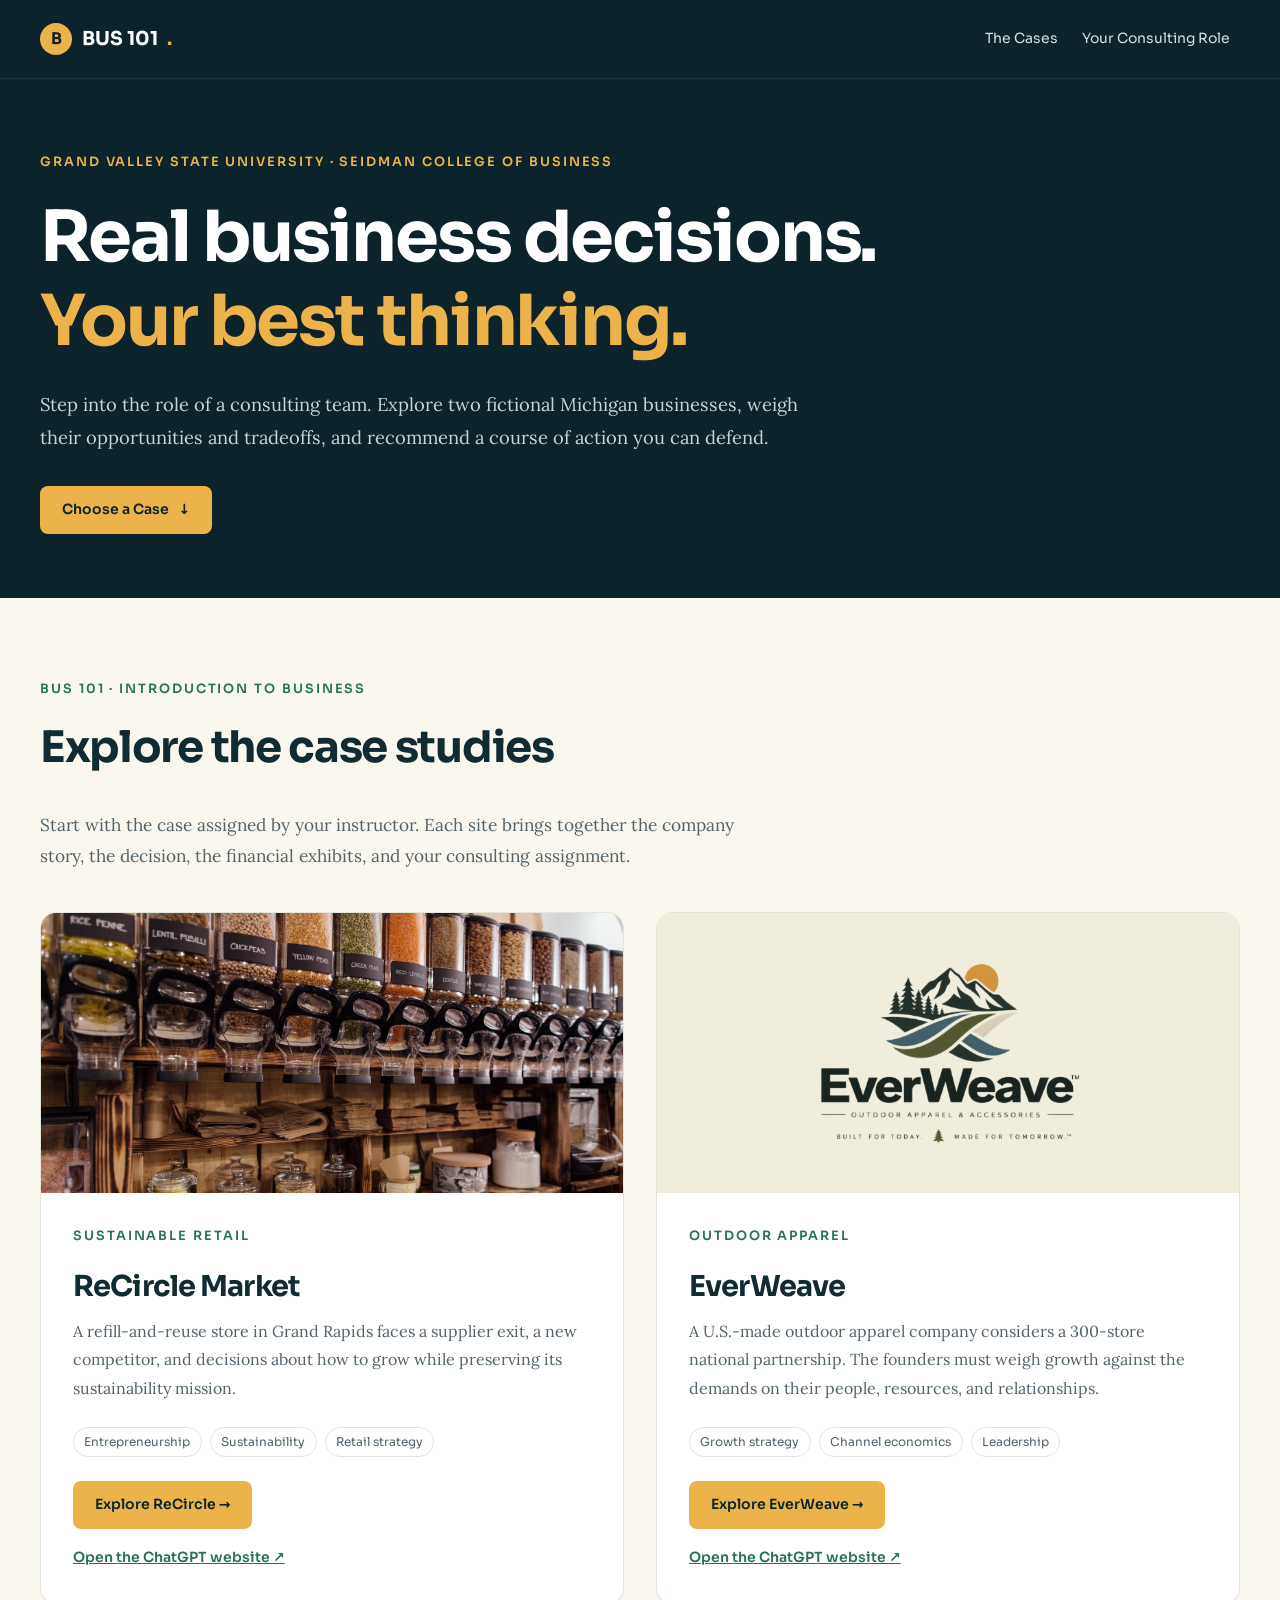
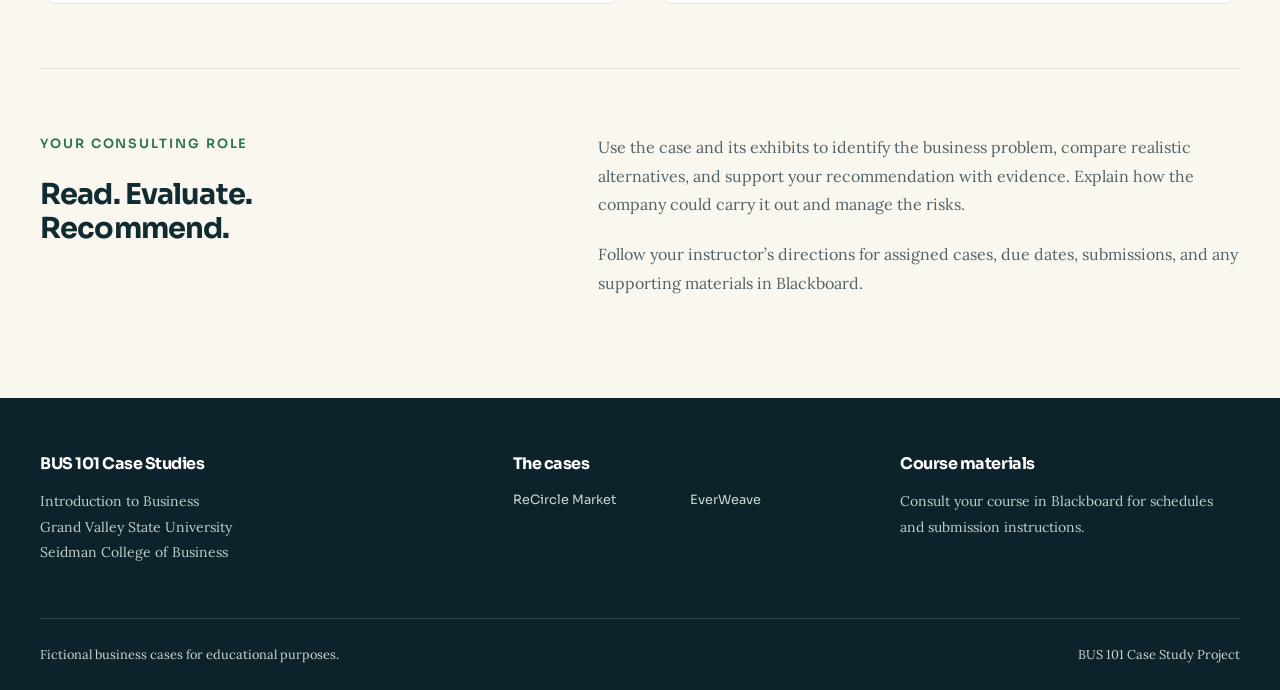
==== index.html @ 82703747 "Publish completed BUS 101 website" ====
<!doctype html><html lang="en"><head><meta charset="utf-8"><meta name="viewport" content="width=device-width, initial-scale=1"><title>BUS 101 Business Case Studies · Grand Valley State University</title><meta name="description" content="Explore the ReCircle Market and EverWeave consulting cases for BUS 101 at Grand Valley State University."><link rel="icon" type="image/svg+xml" href="data:image/svg+xml,%3Csvg%20xmlns%3D%22http%3A%2F%2Fwww.w3.org%2F2000%2Fsvg%22%20viewBox%3D%220%200%2032%2032%22%3E%3Crect%20width%3D%2232%22%20height%3D%2232%22%20rx%3D%228%22%20fill%3D%22%23102b32%22%2F%3E%3Cpath%20d%3D%22M7%208h8v17H7zm10%200h8v17h-8z%22%20fill%3D%22%23edb34b%22%2F%3E%3Cpath%20d%3D%22M16%208v18%22%20stroke%3D%22%23faf7ee%22%20stroke-width%3D%222%22%2F%3E%3C%2Fsvg%3E"><link rel="stylesheet" href="/assets/style-2a0a6dfff0e2.css"><script defer src="/assets/site-798e80469c7b.js"></script></head><body class="landing"><a class="skip" href="#main">Skip to content</a><header class="header"><div class="container header-inner"><a class="brand" href="/" aria-label="BUS 101 case studies home"><span class="brand-mark" aria-hidden="true">B</span>BUS 101<span>.</span></a><nav class="nav" aria-label="Main navigation" style="display:flex"><a href="#cases">The Cases</a><a href="#consulting">Your Consulting Role</a></nav></div></header><main id="main"><section class="hero"><div class="container"><div class="hero-inner"><span class="eyebrow">Grand Valley State University · Seidman College of Business</span><h1>Real business decisions.<br><em>Your best thinking.</em></h1><p>Step into the role of a consulting team. Explore two fictional Michigan businesses, weigh their opportunities and tradeoffs, and recommend a course of action you can defend.</p><div class="actions"><a class="button" href="#cases">Choose a Case <span aria-hidden="true">↓</span></a></div></div></div></section><section class="section" id="cases"><div class="container"><div class="section-heading"><span class="eyebrow">BUS 101 · Introduction to Business</span><h2>Explore the case studies</h2><p>Start with the case assigned by your instructor. Each site brings together the company story, the decision, the financial exhibits, and your consulting assignment.</p></div><div class="case-grid"><article class="case-card"><div class="case-image"><img src="/assets/recircle-refill-21e11635b36d.jpg" width="1200" height="800" alt="Refill products for a sustainable retail store"></div><div class="case-body"><span class="eyebrow">Sustainable Retail</span><h3>ReCircle Market</h3><p>A refill-and-reuse store in Grand Rapids faces a supplier exit, a new competitor, and decisions about how to grow while preserving its sustainability mission.</p><div class="tags"><span class="tag">Entrepreneurship</span><span class="tag">Sustainability</span><span class="tag">Retail strategy</span></div><a class="button" href="https://gvbus101.github.io/recircle/">Explore ReCircle →</a><br><a class="platform-link" href="https://recircle-case.cnallenzhao.chatgpt.site">Open the ChatGPT website ↗</a></div></article><article class="case-card"><div class="case-image logo"><img src="/assets/everweave-logo-0d8f1a7ea96b.png" width="435" height="405" alt="EverWeave Outdoor Apparel and Accessories"></div><div class="case-body"><span class="eyebrow">Outdoor Apparel</span><h3>EverWeave</h3><p>A U.S.-made outdoor apparel company considers a 300-store national partnership. The founders must weigh growth against the demands on their people, resources, and relationships.</p><div class="tags"><span class="tag">Growth strategy</span><span class="tag">Channel economics</span><span class="tag">Leadership</span></div><a class="button" href="https://gvbus101.github.io/everweave/">Explore EverWeave →</a><br><a class="platform-link" href="https://everweave-case.cnallenzhao.chatgpt.site">Open the ChatGPT website ↗</a></div></article></div><div class="course-intro" id="consulting"><div><span class="eyebrow">Your Consulting Role</span><h2>Read. Evaluate.<br>Recommend.</h2></div><div><p>Use the case and its exhibits to identify the business problem, compare realistic alternatives, and support your recommendation with evidence. Explain how the company could carry it out and manage the risks.</p><p>Follow your instructor’s directions for assigned cases, due dates, submissions, and any supporting materials in Blackboard.</p></div></div></div></section></main><footer class="footer"><div class="container"><div class="footer-grid"><div><h3>BUS 101 Case Studies</h3><p>Introduction to Business<br>Grand Valley State University<br>Seidman College of Business</p></div><div><h3>The cases</h3><div class="footer-links"><a href="https://gvbus101.github.io/recircle/">ReCircle Market</a><a href="https://gvbus101.github.io/everweave/">EverWeave</a></div></div><div><h3>Course materials</h3><p>Consult your course in Blackboard for schedules and submission instructions.</p></div></div><div class="footer-bottom"><span>Fictional business cases for educational purposes.</span><span>BUS 101 Case Study Project</span></div></div></footer></body></html>
---- assets/style-2a0a6dfff0e2.css ----
@import url('https://fonts.googleapis.com/css2?family=Sora:wght@400;500;600;700;800&family=Lora:ital,wght@0,400;0,500;0,600;1,400;1,500&display=swap');
:root{--ink:#102b32;--deep:#0d232b;--cream:#faf7ee;--paper:#fff;--muted:#52636a;--accent:#edb34b;--green:#287353;--border:#e3e5da;--heading:'Sora',system-ui,sans-serif;--body:'Lora',Georgia,serif}
*{box-sizing:border-box}html{scroll-behavior:smooth;scroll-padding-top:6rem}body{margin:0;background:var(--cream);color:var(--ink);font-family:var(--body);font-size:1rem;line-height:1.8}a{color:inherit}img{max-width:100%;display:block}button{font:inherit;cursor:pointer}h1,h2,h3,h4,.eyebrow,.button,.nav,.brand,.metric,.small-label{font-family:var(--heading)}h1,h2,h3,h4{line-height:1.2;margin-top:0;letter-spacing:-.03em}h1{font-size:clamp(2.4rem,6.4vw,5.9rem)}h2{font-size:clamp(1.8rem,3.4vw,2.8rem)}h3{font-size:1.3rem}p{margin:0 0 1.3rem}ul,ol{padding-left:1.4rem}li{margin-bottom:.5rem}.container{width:min(1200px,calc(100% - 3rem));margin:auto}.skip{position:fixed;z-index:1000;top:-6rem;left:1rem;background:var(--accent);color:var(--deep);padding:.7rem 1rem}.skip:focus{top:.5rem}:focus-visible{outline:3px solid #c78115;outline-offset:5px}.header{position:sticky;top:0;z-index:30;background:var(--deep);color:#fff;border-bottom:1px solid #ffffff14}.header-inner{min-height:78px;display:flex;align-items:center;justify-content:space-between;gap:1rem}.brand{display:flex;align-items:center;gap:.6rem;font-size:1.2rem;font-weight:700;text-decoration:none;white-space:nowrap}.brand-mark{width:32px;height:32px;display:grid;place-items:center;background:var(--accent);color:var(--deep);border-radius:50%;font-size:1rem}.brand span:last-child{color:var(--accent)}.nav{display:flex;align-items:center;gap:.2rem;font-size:.875rem}.nav a{padding:.6rem .65rem;color:#d7e0df;text-decoration:none;border-radius:.35rem}.nav a:hover,.nav a[aria-current=page]{color:var(--accent);background:#ffffff0a}.menu-button{display:none;color:#fff;background:none;border:1px solid #ffffff50;border-radius:.4rem;padding:.45rem .7rem;font-family:var(--heading)}.hero{background:var(--deep);color:white}.hero-inner{display:grid;grid-template-columns:1.2fr 1fr;gap:4rem;align-items:center;padding:6rem 0 5rem}.eyebrow{font-size:.8rem;text-transform:uppercase;font-weight:600;letter-spacing:.15em;color:var(--green);display:block;margin-bottom:1.3rem}.hero .eyebrow,.page-hero .eyebrow{color:var(--accent)}.hero h1{margin:0 0 1.5rem}.hero h1 em{font-style:normal;color:var(--accent)}.hero p{max-width:38rem;color:#c6d4d3;font-size:1.15rem}.hero-art{background:#f2efdf;border-radius:1rem;padding:2rem;box-shadow:0 20px 70px #0004}.hero-art img{width:100%;max-width:430px;margin:auto}.hero-art figcaption{border-top:1px solid #102b3230;color:var(--muted);font-family:var(--heading);font-size:.875rem;padding-top:1rem;margin-top:.6rem}.actions{display:flex;gap:1rem;flex-wrap:wrap;margin-top:2rem}.button{display:inline-flex;justify-content:center;align-items:center;gap:.6rem;min-height:48px;border-radius:.5rem;padding:.8rem 1.3rem;background:var(--accent);color:var(--deep);border:1px solid transparent;text-decoration:none;font-size:.875rem;font-weight:600;line-height:1.4;transition:background .2s,transform .2s}.button:hover{background:#f8c265;transform:translateY(-2px)}.button.secondary{background:transparent;border-color:#ffffff50;color:white}.button.secondary:hover{background:#ffffff10}.button.outline{background:transparent;color:var(--ink);border-color:var(--border)}.button.outline:hover{border-color:var(--green);background:#f0f2e8}.stats{background:#17343d;color:#fff}.stats-grid{display:grid;grid-template-columns:repeat(4,1fr);padding:2.3rem 0;gap:1.5rem}.stat{text-align:center}.metric{font-size:clamp(1.8rem,3vw,2.5rem);font-weight:700;color:var(--accent);line-height:1.25}.small-label{font-size:.875rem;color:#c9d4d1;margin-top:.5rem}.section{padding:5rem 0}.section-heading{max-width:46rem;margin-bottom:2.5rem}.section-heading p,.lead{color:var(--muted);font-size:1.08rem}.cards{display:grid;grid-template-columns:repeat(3,1fr);gap:1.2rem}.card{background:var(--paper);border:1px solid var(--border);border-radius:.8rem;padding:1.7rem;text-decoration:none;transition:transform .2s,border-color .2s,box-shadow .2s}.card:hover{transform:translateY(-4px);border-color:#28735370;box-shadow:0 14px 25px #102b3209}.card .number{font-family:var(--heading);font-size:.8rem;color:var(--green);font-weight:700;display:block;margin-bottom:1rem}.card h3{margin-bottom:.7rem}.card p{color:var(--muted);font-size:.95rem;margin-bottom:1rem}.card .read-more{font-family:var(--heading);font-size:.875rem;font-weight:600;color:var(--green)}.quote{background:var(--ink);color:#fff;padding:4.5rem 0;text-align:center}.quote blockquote{font-family:var(--heading);font-size:clamp(1.5rem,3.4vw,2.4rem);line-height:1.55;max-width:900px;margin:0 auto}.quote blockquote em{color:var(--accent);font-style:normal}.quote p{margin:1.5rem 0 0;color:#c4d2cf;font-size:.875rem}.page-hero{background:var(--deep);color:white;padding:4rem 0 3.5rem}.page-hero h1{font-size:clamp(2.2rem,4.8vw,4rem);max-width:950px;margin-bottom:1rem}.page-hero p{color:#c7d4d4;max-width:850px;font-size:1.1rem;margin:0}.breadcrumb{font-family:var(--heading);font-size:.8rem;color:#cbd6d2;margin-bottom:2rem}.breadcrumb a{color:#cbd6d2}.reading-layout{display:grid;grid-template-columns:240px minmax(0,1fr);gap:3rem;align-items:start;padding:3.5rem 0 5rem}.toc{position:sticky;top:110px;font-family:var(--heading);font-size:.875rem}.toc h2{font-size:.85rem;letter-spacing:.1em;text-transform:uppercase;color:var(--muted);margin-bottom:1rem}.toc a{display:block;padding:.5rem 0;color:var(--muted);text-decoration:none;border-bottom:1px solid var(--border)}.toc a:hover{color:var(--green)}.reading{min-width:0}.reading>section{margin-bottom:3rem}.reading h2{font-size:1.8rem;margin:0 0 1.5rem}.reading h3{margin-top:2rem}.prose{max-width:780px}.prose p{font-size:1.025rem}.table-wrap{overflow-x:auto;border:1px solid var(--border);border-radius:.65rem;margin:1.5rem 0 2rem;background:#fff}table{border-collapse:collapse;width:100%;font-family:var(--heading);font-size:.875rem;line-height:1.6}caption{text-align:left;padding:1rem 1.25rem;font-weight:600;font-size:1rem;background:var(--ink);color:white}th,td{padding:.9rem 1.15rem;text-align:left;vertical-align:top;border-bottom:1px solid var(--border)}thead{background:#edf1e8}thead th{font-weight:600}tbody tr:nth-child(even){background:#fafbf7}tbody tr:last-child td{border-bottom:0}td:last-child{font-variant-numeric:tabular-nums}.data-note{color:var(--muted);font-size:.875rem}.evidence-note{border-left:3px solid var(--green);padding:.3rem 0 .3rem 1.3rem;margin:2rem 0}.chart{background:#fff;border:1px solid var(--border);border-radius:.8rem;padding:1.5rem;margin:1.5rem 0}.chart figcaption{font-family:var(--heading);font-weight:600;margin-bottom:1.5rem}.bar-row{margin-top:1.2rem}.bar-label{display:flex;justify-content:space-between;gap:1rem;font-family:var(--heading);font-size:.875rem;margin-bottom:.4rem}.bar-track{height:13px;background:#edf0e8;border-radius:20px;overflow:hidden}.bar-fill{height:100%;background:var(--green);border-radius:20px}.bar-row:nth-of-type(2) .bar-fill{background:#4b747d}.bar-row:nth-of-type(3) .bar-fill{background:#bd891e}.founder-grid{display:grid;grid-template-columns:repeat(3,1fr);gap:1.5rem;margin-bottom:3rem}.founder{background:#fff;border:1px solid var(--border);padding:1.8rem;border-radius:.8rem}.founder .initial{display:grid;place-items:center;width:56px;height:56px;background:#eaf0e3;color:var(--green);font-family:var(--heading);font-weight:700;border-radius:50%;margin-bottom:1.5rem}.founder h2{font-size:1.5rem;margin-bottom:.6rem}.founder h3{font-size:.875rem;color:var(--green);margin-top:0;letter-spacing:0;line-height:1.5}.founder p{font-size:.95rem}.founder .style-label{font-family:var(--heading);font-size:.8rem;font-weight:600;border-top:1px solid var(--border);padding-top:1rem}.wide-content{padding:3.5rem 0 5rem}.wide-content .prose{margin:auto}.next-links{display:flex;justify-content:space-between;flex-wrap:wrap;gap:1rem;border-top:1px solid var(--border);padding-top:2rem;margin-top:3rem;font-family:var(--heading);font-size:.875rem}.next-links a{font-weight:600;color:var(--green);text-decoration:none}.letter{background:#fff;padding:2rem;border:1px solid var(--border);border-radius:.7rem}.letter .letter-meta{font-family:var(--heading);font-size:.875rem;border-bottom:1px solid var(--border);padding-bottom:1rem;margin-bottom:1.5rem}.letter-meta div+div{margin-top:.5rem}details{border-bottom:1px solid var(--border);padding:1.2rem 0}summary{font-family:var(--heading);font-weight:600;cursor:pointer;line-height:1.5}details[open] summary{margin-bottom:1.3rem}details p{margin-bottom:.8rem}.glossary details{background:#fff;padding:1.25rem 1.5rem}.step-label{font-family:var(--heading);font-size:.8rem;font-weight:600;color:var(--green);text-transform:uppercase;letter-spacing:.12em}.footer{background:var(--deep);color:#cbd6d3;padding:3.5rem 0 1.5rem;font-size:.875rem}.footer-grid{display:grid;grid-template-columns:1.25fr 1fr 1fr;gap:3rem}.footer h3{color:white;font-size:1rem}.footer p{color:#bfcecb}.footer-links{display:grid;grid-template-columns:1fr 1fr;gap:.5rem 1rem;font-family:var(--heading);font-size:.8rem}.footer-links a{text-decoration:none}.footer a:hover{color:var(--accent)}.footer-bottom{border-top:1px solid #ffffff20;margin-top:2rem;padding-top:1.5rem;display:flex;justify-content:space-between;gap:1rem;flex-wrap:wrap;font-size:.8rem}.landing .hero-inner{display:block;padding:4.5rem 0 4rem;max-width:1000px;margin-left:0}.landing .hero h1{font-size:clamp(2.5rem,5.5vw,4.7rem);max-width:1000px}.landing .hero p{max-width:770px}.case-grid{display:grid;grid-template-columns:1fr 1fr;gap:2rem}.case-card{border:1px solid var(--border);border-radius:1rem;overflow:hidden;background:#fff}.case-image{height:280px;background:#f1eddd;display:flex;align-items:center;justify-content:center;overflow:hidden}.case-image img{width:100%;height:100%;object-fit:cover}.case-image.logo img{max-width:330px;height:auto;object-fit:contain;padding:1.3rem}.case-body{padding:2rem}.case-body h3{font-size:1.8rem;margin-bottom:.8rem}.case-body p{color:var(--muted)}.tags{display:flex;flex-wrap:wrap;gap:.5rem;margin:1.5rem 0}.tag{font-family:var(--heading);font-size:.75rem;border:1px solid var(--border);border-radius:2rem;padding:.2rem .65rem;color:var(--muted)}.platform-link{font-family:var(--heading);font-size:.875rem;font-weight:600;color:var(--green);margin-top:1rem;display:inline-block}.course-intro{display:grid;grid-template-columns:1fr 1.3fr;gap:4rem;padding-top:4rem;border-top:1px solid var(--border);margin-top:4rem}.course-intro h2{font-size:1.8rem}.course-intro p{color:var(--muted)}.source-line{font-family:var(--heading);font-size:.75rem;color:var(--muted);margin-top:2.5rem}.print-button{border:1px solid var(--border);background:#fff;color:var(--ink);padding:.6rem 1rem;border-radius:.4rem;font-family:var(--heading);font-size:.875rem;margin-bottom:2rem}
@media(max-width:1150px){.nav{gap:0;font-size:.8rem}.nav a{padding:.6rem .45rem}.container{width:min(1200px,calc(100% - 2rem))}.header-inner{gap:.7rem}.hero-inner{gap:2rem}}@media(max-width:1000px){.menu-button{display:block}.header-inner{min-height:68px}.nav{display:none;position:absolute;top:68px;left:0;right:0;background:var(--deep);border-top:1px solid #ffffff25;padding:1rem;font-size:.9rem}.nav.open{display:grid;grid-template-columns:1fr 1fr}.nav a{padding:.7rem}.hero-inner{padding:3.5rem 0;gap:1.5rem}.hero-art{padding:1rem;margin:0}.hero h1{font-size:clamp(2.8rem,6vw,4.5rem)}.reading-layout{grid-template-columns:180px minmax(0,1fr);gap:2rem}.cards{grid-template-columns:repeat(2,1fr)}.founder-grid{grid-template-columns:1fr}.founder{padding:2rem}.founder-grid .initial{float:left;margin-right:1rem}.footer-grid{gap:1.5rem}}@media(max-width:700px){.hero-inner{grid-template-columns:1fr}.hero-art{max-width:440px;width:100%;margin-top:1.5rem}.hero-art img{max-width:300px}.hero h1{font-size:3.2rem}.hero p{font-size:1rem}.hero .actions{margin-top:1.4rem}.stats-grid{grid-template-columns:1fr 1fr;gap:2rem;padding:2rem 0}.section{padding:3rem 0}.cards{grid-template-columns:1fr}.page-hero{padding:2.5rem 0}.reading-layout{display:block;padding:2rem 0 3rem}.toc{position:static;display:flex;gap:.6rem;overflow:auto;margin-bottom:2rem;padding-bottom:.5rem}.toc h2{display:none}.toc a{white-space:nowrap;padding:.5rem .8rem;border:1px solid var(--border);border-radius:2rem;background:white}.reading h2{font-size:1.6rem}.reading>section{margin-bottom:2.5rem}.footer-grid{grid-template-columns:1fr}.footer{padding-top:2.5rem}.letter{padding:1.3rem}.case-grid{grid-template-columns:1fr}.case-image{height:240px}.case-body{padding:1.5rem}.course-intro{grid-template-columns:1fr;gap:.5rem;padding-top:2.5rem;margin-top:2.5rem}.landing .hero-inner{padding:3rem 0}.landing .hero h1{font-size:2.6rem}table{font-size:.8rem}th,td{padding:.7rem .8rem}.chart{margin-left:0;margin-right:0;padding:1.1rem}.quote{padding:3rem 0}.wide-content{padding:2.5rem 0 3rem}.button{padding:.8rem 1rem}.small-label{font-size:.8rem}.footer-bottom{display:block}.footer-bottom span{display:block;margin-bottom:.5rem}}
@media(prefers-reduced-motion:reduce){html{scroll-behavior:auto}*,*::before,*::after{animation:none!important;transition:none!important}}
@media print{body{background:white;color:black;font-size:11pt}.header,.footer,.toc,.actions,.next-links,.print-button,.skip,.breadcrumb{display:none!important}.container{width:100%}.page-hero{background:white;color:black;padding:0 0 1rem}.page-hero h1{font-size:26pt}.page-hero p,.page-hero .eyebrow{color:black}.reading-layout,.wide-content{display:block;padding:0}.letter{border:0;padding:0}details{break-inside:avoid}details>summary{list-style:none}.reading>section{margin-bottom:1.5rem}h2,h3{break-after:avoid}table{font-size:9pt}tr{break-inside:avoid}caption{color:black;background:#eee}.hero{background:white;color:black}.hero p{color:black}.hero-art{box-shadow:none}.stats{background:white;color:black}.metric{color:black}.table-wrap{overflow:visible}.source-line{color:black}}

.landing .nav{position:static;padding:0;background:none;border:0;font-size:.875rem}.landing .header-inner{flex-wrap:wrap;padding:.8rem 0}.landing .nav a{white-space:nowrap}
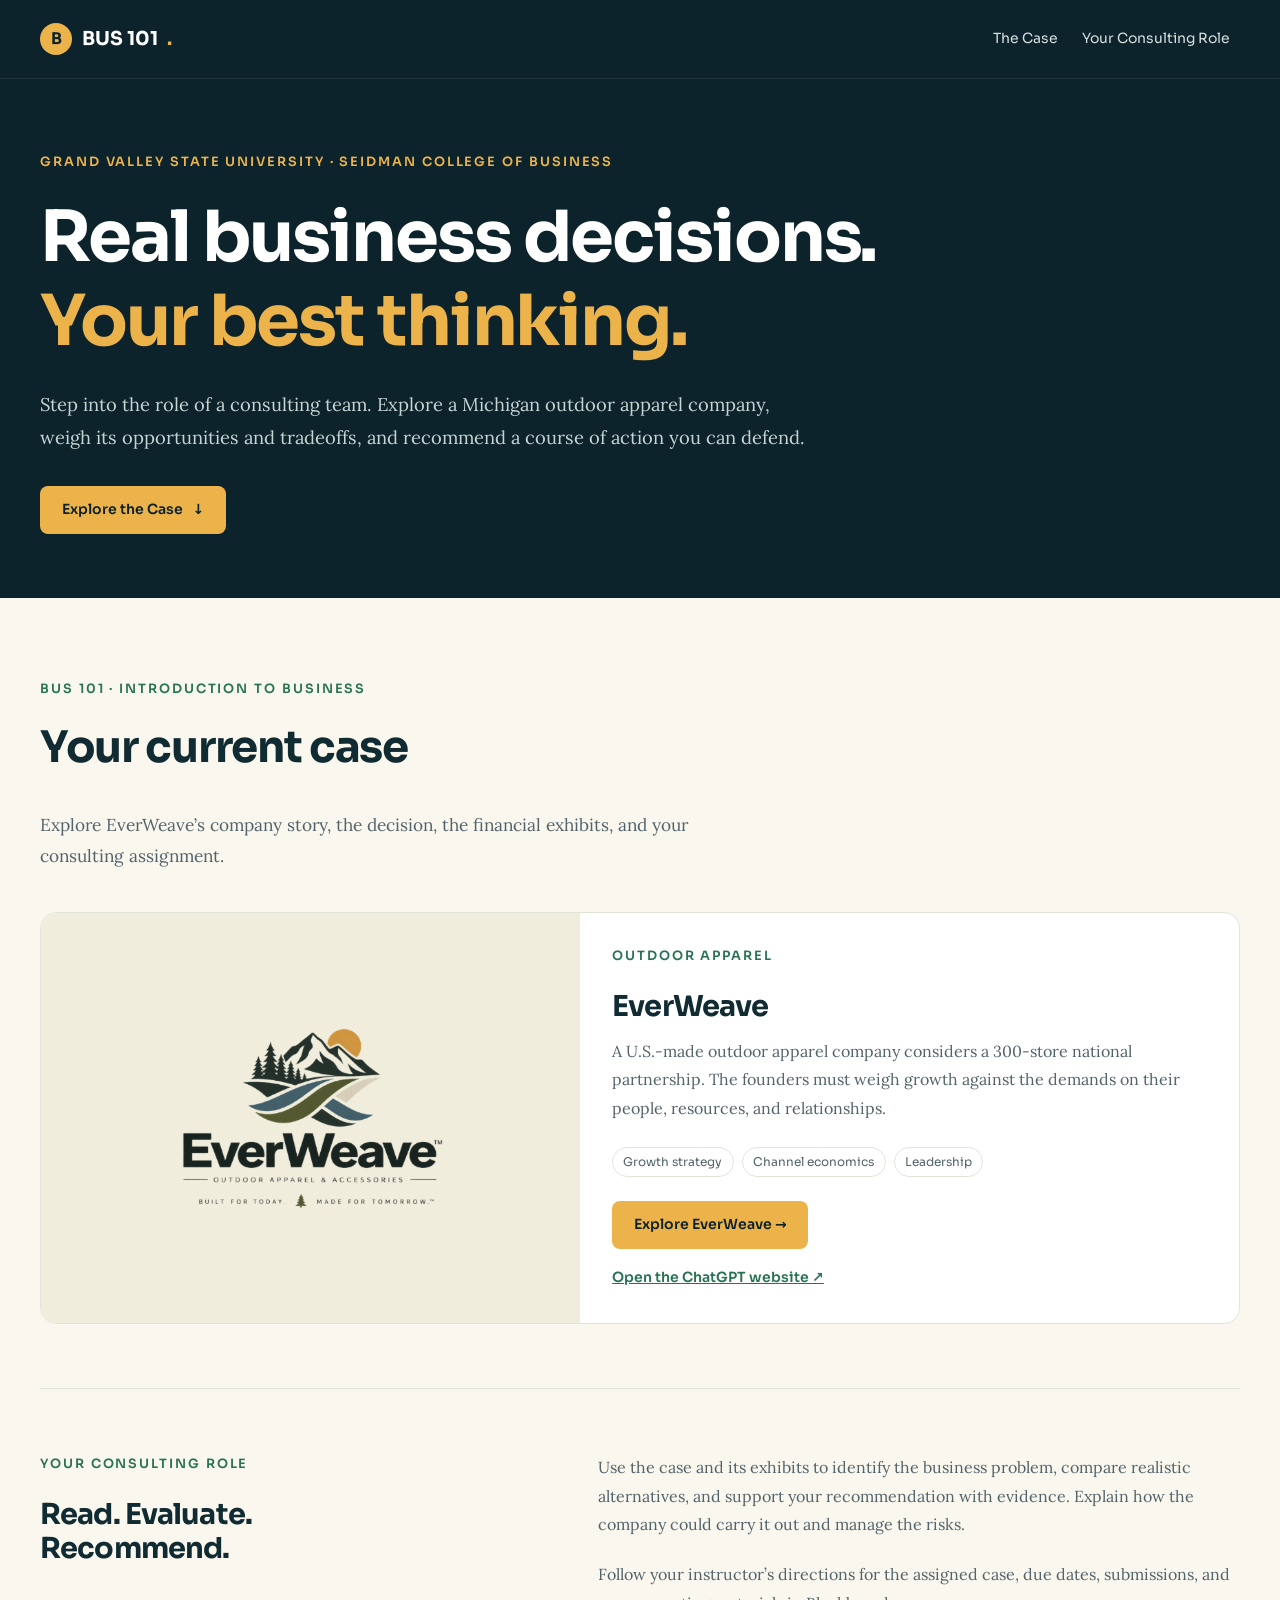
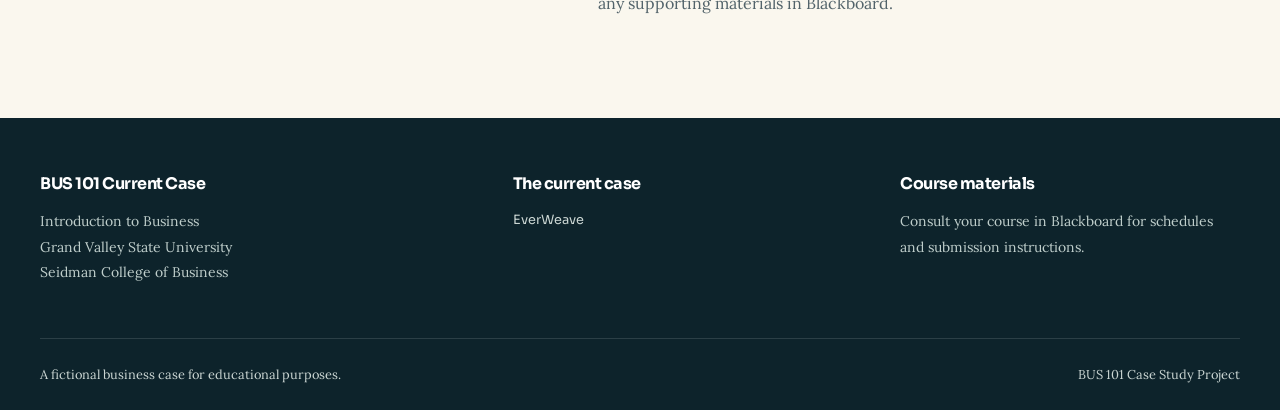
==== commit 12e5e113: "Publish generated BUS 101 landing page" ====
--- a/index.html
+++ b/index.html
@@ -1 +1,12 @@
-<!doctype html><html lang="en"><head><meta charset="utf-8"><meta name="viewport" content="width=device-width, initial-scale=1"><title>BUS 101 Business Case Studies · Grand Valley State University</title><meta name="description" content="Explore the ReCircle Market and EverWeave consulting cases for BUS 101 at Grand Valley State University."><link rel="icon" type="image/svg+xml" href="data:image/svg+xml,%3Csvg%20xmlns%3D%22http%3A%2F%2Fwww.w3.org%2F2000%2Fsvg%22%20viewBox%3D%220%200%2032%2032%22%3E%3Crect%20width%3D%2232%22%20height%3D%2232%22%20rx%3D%228%22%20fill%3D%22%23102b32%22%2F%3E%3Cpath%20d%3D%22M7%208h8v17H7zm10%200h8v17h-8z%22%20fill%3D%22%23edb34b%22%2F%3E%3Cpath%20d%3D%22M16%208v18%22%20stroke%3D%22%23faf7ee%22%20stroke-width%3D%222%22%2F%3E%3C%2Fsvg%3E"><link rel="stylesheet" href="/assets/style-2a0a6dfff0e2.css"><script defer src="/assets/site-798e80469c7b.js"></script></head><body class="landing"><a class="skip" href="#main">Skip to content</a><header class="header"><div class="container header-inner"><a class="brand" href="/" aria-label="BUS 101 case studies home"><span class="brand-mark" aria-hidden="true">B</span>BUS 101<span>.</span></a><nav class="nav" aria-label="Main navigation" style="display:flex"><a href="#cases">The Cases</a><a href="#consulting">Your Consulting Role</a></nav></div></header><main id="main"><section class="hero"><div class="container"><div class="hero-inner"><span class="eyebrow">Grand Valley State University · Seidman College of Business</span><h1>Real business decisions.<br><em>Your best thinking.</em></h1><p>Step into the role of a consulting team. Explore two fictional Michigan businesses, weigh their opportunities and tradeoffs, and recommend a course of action you can defend.</p><div class="actions"><a class="button" href="#cases">Choose a Case <span aria-hidden="true">↓</span></a></div></div></div></section><section class="section" id="cases"><div class="container"><div class="section-heading"><span class="eyebrow">BUS 101 · Introduction to Business</span><h2>Explore the case studies</h2><p>Start with the case assigned by your instructor. Each site brings together the company story, the decision, the financial exhibits, and your consulting assignment.</p></div><div class="case-grid"><article class="case-card"><div class="case-image"><img src="/assets/recircle-refill-21e11635b36d.jpg" width="1200" height="800" alt="Refill products for a sustainable retail store"></div><div class="case-body"><span class="eyebrow">Sustainable Retail</span><h3>ReCircle Market</h3><p>A refill-and-reuse store in Grand Rapids faces a supplier exit, a new competitor, and decisions about how to grow while preserving its sustainability mission.</p><div class="tags"><span class="tag">Entrepreneurship</span><span class="tag">Sustainability</span><span class="tag">Retail strategy</span></div><a class="button" href="https://gvbus101.github.io/recircle/">Explore ReCircle →</a><br><a class="platform-link" href="https://recircle-case.cnallenzhao.chatgpt.site">Open the ChatGPT website ↗</a></div></article><article class="case-card"><div class="case-image logo"><img src="/assets/everweave-logo-0d8f1a7ea96b.png" width="435" height="405" alt="EverWeave Outdoor Apparel and Accessories"></div><div class="case-body"><span class="eyebrow">Outdoor Apparel</span><h3>EverWeave</h3><p>A U.S.-made outdoor apparel company considers a 300-store national partnership. The founders must weigh growth against the demands on their people, resources, and relationships.</p><div class="tags"><span class="tag">Growth strategy</span><span class="tag">Channel economics</span><span class="tag">Leadership</span></div><a class="button" href="https://gvbus101.github.io/everweave/">Explore EverWeave →</a><br><a class="platform-link" href="https://everweave-case.cnallenzhao.chatgpt.site">Open the ChatGPT website ↗</a></div></article></div><div class="course-intro" id="consulting"><div><span class="eyebrow">Your Consulting Role</span><h2>Read. Evaluate.<br>Recommend.</h2></div><div><p>Use the case and its exhibits to identify the business problem, compare realistic alternatives, and support your recommendation with evidence. Explain how the company could carry it out and manage the risks.</p><p>Follow your instructor’s directions for assigned cases, due dates, submissions, and any supporting materials in Blackboard.</p></div></div></div></section></main><footer class="footer"><div class="container"><div class="footer-grid"><div><h3>BUS 101 Case Studies</h3><p>Introduction to Business<br>Grand Valley State University<br>Seidman College of Business</p></div><div><h3>The cases</h3><div class="footer-links"><a href="https://gvbus101.github.io/recircle/">ReCircle Market</a><a href="https://gvbus101.github.io/everweave/">EverWeave</a></div></div><div><h3>Course materials</h3><p>Consult your course in Blackboard for schedules and submission instructions.</p></div></div><div class="footer-bottom"><span>Fictional business cases for educational purposes.</span><span>BUS 101 Case Study Project</span></div></div></footer></body></html>+<!doctype html><html lang="en">
+<head><meta charset="utf-8"><meta name="viewport" content="width=device-width, initial-scale=1">
+<title>BUS 101 Current Case · Grand Valley State University</title><meta name="description" content="Explore EverWeave, the current BUS 101 consulting case at Grand Valley State University.">
+<link rel="icon" type="image/svg+xml" href="data:image/svg+xml,%3Csvg%20xmlns%3D%22http%3A%2F%2Fwww.w3.org%2F2000%2Fsvg%22%20viewBox%3D%220%200%2032%2032%22%3E%3Crect%20width%3D%2232%22%20height%3D%2232%22%20rx%3D%228%22%20fill%3D%22%23102b32%22%2F%3E%3Cpath%20d%3D%22M7%208h8v17H7zm10%200h8v17h-8z%22%20fill%3D%22%23edb34b%22%2F%3E%3Cpath%20d%3D%22M16%208v18%22%20stroke%3D%22%23faf7ee%22%20stroke-width%3D%222%22%2F%3E%3C%2Fsvg%3E"><link rel="stylesheet" href="/assets/style-8b773d0e2d96.css"><script defer src="/assets/site-798e80469c7b.js"></script></head>
+<body class="landing"><a class="skip" href="#main">Skip to content</a>
+<header class="header"><div class="container header-inner"><a class="brand" href="/" aria-label="BUS 101 current case home"><span class="brand-mark" aria-hidden="true">B</span>BUS 101<span>.</span></a><nav class="nav" aria-label="Main navigation" style="display:flex"><a href="#case">The Case</a><a href="#consulting">Your Consulting Role</a></nav></div></header>
+<main id="main"><section class="hero"><div class="container"><div class="hero-inner"><span class="eyebrow">Grand Valley State University · Seidman College of Business</span><h1>Real business decisions.<br><em>Your best thinking.</em></h1><p>Step into the role of a consulting team. Explore a Michigan outdoor apparel company, weigh its opportunities and tradeoffs, and recommend a course of action you can defend.</p><div class="actions"><a class="button" href="#case">Explore the Case <span aria-hidden="true">↓</span></a></div></div></div></section>
+<section class="section" id="case"><div class="container"><div class="section-heading"><span class="eyebrow">BUS 101 · Introduction to Business</span><h2>Your current case</h2><p>Explore EverWeave’s company story, the decision, the financial exhibits, and your consulting assignment.</p></div>
+<div class="case-grid"><article class="case-card"><div class="case-image logo"><img src="/assets/everweave-logo-0d8f1a7ea96b.png" width="435" height="405" alt="EverWeave Outdoor Apparel and Accessories"></div><div class="case-body"><span class="eyebrow">Outdoor Apparel</span><h3>EverWeave</h3><p>A U.S.-made outdoor apparel company considers a 300-store national partnership. The founders must weigh growth against the demands on their people, resources, and relationships.</p><div class="tags"><span class="tag">Growth strategy</span><span class="tag">Channel economics</span><span class="tag">Leadership</span></div><a class="button" href="https://gvbus101.github.io/everweave/">Explore EverWeave →</a><br><a class="platform-link" href="https://everweave-case.cnallenzhao.chatgpt.site">Open the ChatGPT website ↗</a></div></article></div>
+<div class="course-intro" id="consulting"><div><span class="eyebrow">Your Consulting Role</span><h2>Read. Evaluate.<br>Recommend.</h2></div><div><p>Use the case and its exhibits to identify the business problem, compare realistic alternatives, and support your recommendation with evidence. Explain how the company could carry it out and manage the risks.</p><p>Follow your instructor’s directions for the assigned case, due dates, submissions, and any supporting materials in Blackboard.</p></div></div></div></section></main>
+<footer class="footer"><div class="container"><div class="footer-grid"><div><h3>BUS 101 Current Case</h3><p>Introduction to Business<br>Grand Valley State University<br>Seidman College of Business</p></div><div><h3>The current case</h3><div class="footer-links"><a href="https://gvbus101.github.io/everweave/">EverWeave</a></div></div><div><h3>Course materials</h3><p>Consult your course in Blackboard for schedules and submission instructions.</p></div></div><div class="footer-bottom"><span>A fictional business case for educational purposes.</span><span>BUS 101 Case Study Project</span></div></div></footer>
+</body></html>
--- a/assets/style-8b773d0e2d96.css
+++ b/assets/style-8b773d0e2d96.css
@@ -0,0 +1,10 @@
+@import url('https://fonts.googleapis.com/css2?family=Sora:wght@400;500;600;700;800&family=Lora:ital,wght@0,400;0,500;0,600;1,400;1,500&display=swap');
+:root{--ink:#102b32;--deep:#0d232b;--cream:#faf7ee;--paper:#fff;--muted:#52636a;--accent:#edb34b;--green:#287353;--border:#e3e5da;--heading:'Sora',system-ui,sans-serif;--body:'Lora',Georgia,serif}
+*{box-sizing:border-box}html{scroll-behavior:smooth;scroll-padding-top:6rem}body{margin:0;background:var(--cream);color:var(--ink);font-family:var(--body);font-size:1rem;line-height:1.8}a{color:inherit}img{max-width:100%;display:block}button{font:inherit;cursor:pointer}h1,h2,h3,h4,.eyebrow,.button,.nav,.brand,.metric,.small-label{font-family:var(--heading)}h1,h2,h3,h4{line-height:1.2;margin-top:0;letter-spacing:-.03em}h1{font-size:clamp(2.4rem,6.4vw,5.9rem)}h2{font-size:clamp(1.8rem,3.4vw,2.8rem)}h3{font-size:1.3rem}p{margin:0 0 1.3rem}ul,ol{padding-left:1.4rem}li{margin-bottom:.5rem}.container{width:min(1200px,calc(100% - 3rem));margin:auto}.skip{position:fixed;z-index:1000;top:-6rem;left:1rem;background:var(--accent);color:var(--deep);padding:.7rem 1rem}.skip:focus{top:.5rem}:focus-visible{outline:3px solid #c78115;outline-offset:5px}.header{position:sticky;top:0;z-index:30;background:var(--deep);color:#fff;border-bottom:1px solid #ffffff14}.header-inner{min-height:78px;display:flex;align-items:center;justify-content:space-between;gap:1rem}.brand{display:flex;align-items:center;gap:.6rem;font-size:1.2rem;font-weight:700;text-decoration:none;white-space:nowrap}.brand-mark{width:32px;height:32px;display:grid;place-items:center;background:var(--accent);color:var(--deep);border-radius:50%;font-size:1rem}.brand span:last-child{color:var(--accent)}.nav{display:flex;align-items:center;gap:.2rem;font-size:.875rem}.nav a{padding:.6rem .65rem;color:#d7e0df;text-decoration:none;border-radius:.35rem}.nav a:hover,.nav a[aria-current=page]{color:var(--accent);background:#ffffff0a}.menu-button{display:none;color:#fff;background:none;border:1px solid #ffffff50;border-radius:.4rem;padding:.45rem .7rem;font-family:var(--heading)}.hero{background:var(--deep);color:white}.hero-inner{display:grid;grid-template-columns:1.2fr 1fr;gap:4rem;align-items:center;padding:6rem 0 5rem}.eyebrow{font-size:.8rem;text-transform:uppercase;font-weight:600;letter-spacing:.15em;color:var(--green);display:block;margin-bottom:1.3rem}.hero .eyebrow,.page-hero .eyebrow{color:var(--accent)}.hero h1{margin:0 0 1.5rem}.hero h1 em{font-style:normal;color:var(--accent)}.hero p{max-width:38rem;color:#c6d4d3;font-size:1.15rem}.hero-art{background:#f2efdf;border-radius:1rem;padding:2rem;box-shadow:0 20px 70px #0004}.hero-art img{width:100%;max-width:430px;margin:auto}.hero-art figcaption{border-top:1px solid #102b3230;color:var(--muted);font-family:var(--heading);font-size:.875rem;padding-top:1rem;margin-top:.6rem}.actions{display:flex;gap:1rem;flex-wrap:wrap;margin-top:2rem}.button{display:inline-flex;justify-content:center;align-items:center;gap:.6rem;min-height:48px;border-radius:.5rem;padding:.8rem 1.3rem;background:var(--accent);color:var(--deep);border:1px solid transparent;text-decoration:none;font-size:.875rem;font-weight:600;line-height:1.4;transition:background .2s,transform .2s}.button:hover{background:#f8c265;transform:translateY(-2px)}.button.secondary{background:transparent;border-color:#ffffff50;color:white}.button.secondary:hover{background:#ffffff10}.button.outline{background:transparent;color:var(--ink);border-color:var(--border)}.button.outline:hover{border-color:var(--green);background:#f0f2e8}.stats{background:#17343d;color:#fff}.stats-grid{display:grid;grid-template-columns:repeat(4,1fr);padding:2.3rem 0;gap:1.5rem}.stat{text-align:center}.metric{font-size:clamp(1.8rem,3vw,2.5rem);font-weight:700;color:var(--accent);line-height:1.25}.small-label{font-size:.875rem;color:#c9d4d1;margin-top:.5rem}.section{padding:5rem 0}.section-heading{max-width:46rem;margin-bottom:2.5rem}.section-heading p,.lead{color:var(--muted);font-size:1.08rem}.cards{display:grid;grid-template-columns:repeat(3,1fr);gap:1.2rem}.card{background:var(--paper);border:1px solid var(--border);border-radius:.8rem;padding:1.7rem;text-decoration:none;transition:transform .2s,border-color .2s,box-shadow .2s}.card:hover{transform:translateY(-4px);border-color:#28735370;box-shadow:0 14px 25px #102b3209}.card .number{font-family:var(--heading);font-size:.8rem;color:var(--green);font-weight:700;display:block;margin-bottom:1rem}.card h3{margin-bottom:.7rem}.card p{color:var(--muted);font-size:.95rem;margin-bottom:1rem}.card .read-more{font-family:var(--heading);font-size:.875rem;font-weight:600;color:var(--green)}.quote{background:var(--ink);color:#fff;padding:4.5rem 0;text-align:center}.quote blockquote{font-family:var(--heading);font-size:clamp(1.5rem,3.4vw,2.4rem);line-height:1.55;max-width:900px;margin:0 auto}.quote blockquote em{color:var(--accent);font-style:normal}.quote p{margin:1.5rem 0 0;color:#c4d2cf;font-size:.875rem}.page-hero{background:var(--deep);color:white;padding:4rem 0 3.5rem}.page-hero h1{font-size:clamp(2.2rem,4.8vw,4rem);max-width:950px;margin-bottom:1rem}.page-hero p{color:#c7d4d4;max-width:850px;font-size:1.1rem;margin:0}.breadcrumb{font-family:var(--heading);font-size:.8rem;color:#cbd6d2;margin-bottom:2rem}.breadcrumb a{color:#cbd6d2}.reading-layout{display:grid;grid-template-columns:240px minmax(0,1fr);gap:3rem;align-items:start;padding:3.5rem 0 5rem}.toc{position:sticky;top:110px;font-family:var(--heading);font-size:.875rem}.toc h2{font-size:.85rem;letter-spacing:.1em;text-transform:uppercase;color:var(--muted);margin-bottom:1rem}.toc a{display:block;padding:.5rem 0;color:var(--muted);text-decoration:none;border-bottom:1px solid var(--border)}.toc a:hover{color:var(--green)}.reading{min-width:0}.reading>section{margin-bottom:3rem}.reading h2{font-size:1.8rem;margin:0 0 1.5rem}.reading h3{margin-top:2rem}.prose{max-width:780px}.prose p{font-size:1.025rem}.table-wrap{overflow-x:auto;border:1px solid var(--border);border-radius:.65rem;margin:1.5rem 0 2rem;background:#fff}table{border-collapse:collapse;width:100%;font-family:var(--heading);font-size:.875rem;line-height:1.6}caption{text-align:left;padding:1rem 1.25rem;font-weight:600;font-size:1rem;background:var(--ink);color:white}th,td{padding:.9rem 1.15rem;text-align:left;vertical-align:top;border-bottom:1px solid var(--border)}thead{background:#edf1e8}thead th{font-weight:600}tbody tr:nth-child(even){background:#fafbf7}tbody tr:last-child td{border-bottom:0}td:last-child{font-variant-numeric:tabular-nums}.data-note{color:var(--muted);font-size:.875rem}.evidence-note{border-left:3px solid var(--green);padding:.3rem 0 .3rem 1.3rem;margin:2rem 0}.chart{background:#fff;border:1px solid var(--border);border-radius:.8rem;padding:1.5rem;margin:1.5rem 0}.chart figcaption{font-family:var(--heading);font-weight:600;margin-bottom:1.5rem}.bar-row{margin-top:1.2rem}.bar-label{display:flex;justify-content:space-between;gap:1rem;font-family:var(--heading);font-size:.875rem;margin-bottom:.4rem}.bar-track{height:13px;background:#edf0e8;border-radius:20px;overflow:hidden}.bar-fill{height:100%;background:var(--green);border-radius:20px}.bar-row:nth-of-type(2) .bar-fill{background:#4b747d}.bar-row:nth-of-type(3) .bar-fill{background:#bd891e}.founder-grid{display:grid;grid-template-columns:repeat(3,1fr);gap:1.5rem;margin-bottom:3rem}.founder{background:#fff;border:1px solid var(--border);padding:1.8rem;border-radius:.8rem}.founder .initial{display:grid;place-items:center;width:56px;height:56px;background:#eaf0e3;color:var(--green);font-family:var(--heading);font-weight:700;border-radius:50%;margin-bottom:1.5rem}.founder h2{font-size:1.5rem;margin-bottom:.6rem}.founder h3{font-size:.875rem;color:var(--green);margin-top:0;letter-spacing:0;line-height:1.5}.founder p{font-size:.95rem}.founder .style-label{font-family:var(--heading);font-size:.8rem;font-weight:600;border-top:1px solid var(--border);padding-top:1rem}.wide-content{padding:3.5rem 0 5rem}.wide-content .prose{margin:auto}.next-links{display:flex;justify-content:space-between;flex-wrap:wrap;gap:1rem;border-top:1px solid var(--border);padding-top:2rem;margin-top:3rem;font-family:var(--heading);font-size:.875rem}.next-links a{font-weight:600;color:var(--green);text-decoration:none}.letter{background:#fff;padding:2rem;border:1px solid var(--border);border-radius:.7rem}.letter .letter-meta{font-family:var(--heading);font-size:.875rem;border-bottom:1px solid var(--border);padding-bottom:1rem;margin-bottom:1.5rem}.letter-meta div+div{margin-top:.5rem}details{border-bottom:1px solid var(--border);padding:1.2rem 0}summary{font-family:var(--heading);font-weight:600;cursor:pointer;line-height:1.5}details[open] summary{margin-bottom:1.3rem}details p{margin-bottom:.8rem}.glossary details{background:#fff;padding:1.25rem 1.5rem}.step-label{font-family:var(--heading);font-size:.8rem;font-weight:600;color:var(--green);text-transform:uppercase;letter-spacing:.12em}.footer{background:var(--deep);color:#cbd6d3;padding:3.5rem 0 1.5rem;font-size:.875rem}.footer-grid{display:grid;grid-template-columns:1.25fr 1fr 1fr;gap:3rem}.footer h3{color:white;font-size:1rem}.footer p{color:#bfcecb}.footer-links{display:grid;grid-template-columns:1fr 1fr;gap:.5rem 1rem;font-family:var(--heading);font-size:.8rem}.footer-links a{text-decoration:none}.footer a:hover{color:var(--accent)}.footer-bottom{border-top:1px solid #ffffff20;margin-top:2rem;padding-top:1.5rem;display:flex;justify-content:space-between;gap:1rem;flex-wrap:wrap;font-size:.8rem}.landing .hero-inner{display:block;padding:4.5rem 0 4rem;max-width:1000px;margin-left:0}.landing .hero h1{font-size:clamp(2.5rem,5.5vw,4.7rem);max-width:1000px}.landing .hero p{max-width:770px}.case-grid{display:grid;grid-template-columns:1fr 1fr;gap:2rem}.case-card{border:1px solid var(--border);border-radius:1rem;overflow:hidden;background:#fff}.case-image{height:280px;background:#f1eddd;display:flex;align-items:center;justify-content:center;overflow:hidden}.case-image img{width:100%;height:100%;object-fit:cover}.case-image.logo img{max-width:330px;height:auto;object-fit:contain;padding:1.3rem}.case-body{padding:2rem}.case-body h3{font-size:1.8rem;margin-bottom:.8rem}.case-body p{color:var(--muted)}.tags{display:flex;flex-wrap:wrap;gap:.5rem;margin:1.5rem 0}.tag{font-family:var(--heading);font-size:.75rem;border:1px solid var(--border);border-radius:2rem;padding:.2rem .65rem;color:var(--muted)}.platform-link{font-family:var(--heading);font-size:.875rem;font-weight:600;color:var(--green);margin-top:1rem;display:inline-block}.course-intro{display:grid;grid-template-columns:1fr 1.3fr;gap:4rem;padding-top:4rem;border-top:1px solid var(--border);margin-top:4rem}.course-intro h2{font-size:1.8rem}.course-intro p{color:var(--muted)}.source-line{font-family:var(--heading);font-size:.75rem;color:var(--muted);margin-top:2.5rem}.print-button{border:1px solid var(--border);background:#fff;color:var(--ink);padding:.6rem 1rem;border-radius:.4rem;font-family:var(--heading);font-size:.875rem;margin-bottom:2rem}
+@media(max-width:1150px){.nav{gap:0;font-size:.8rem}.nav a{padding:.6rem .45rem}.container{width:min(1200px,calc(100% - 2rem))}.header-inner{gap:.7rem}.hero-inner{gap:2rem}}@media(max-width:1000px){.menu-button{display:block}.header-inner{min-height:68px}.nav{display:none;position:absolute;top:68px;left:0;right:0;background:var(--deep);border-top:1px solid #ffffff25;padding:1rem;font-size:.9rem}.nav.open{display:grid;grid-template-columns:1fr 1fr}.nav a{padding:.7rem}.hero-inner{padding:3.5rem 0;gap:1.5rem}.hero-art{padding:1rem;margin:0}.hero h1{font-size:clamp(2.8rem,6vw,4.5rem)}.reading-layout{grid-template-columns:180px minmax(0,1fr);gap:2rem}.cards{grid-template-columns:repeat(2,1fr)}.founder-grid{grid-template-columns:1fr}.founder{padding:2rem}.founder-grid .initial{float:left;margin-right:1rem}.footer-grid{gap:1.5rem}}@media(max-width:700px){.hero-inner{grid-template-columns:1fr}.hero-art{max-width:440px;width:100%;margin-top:1.5rem}.hero-art img{max-width:300px}.hero h1{font-size:3.2rem}.hero p{font-size:1rem}.hero .actions{margin-top:1.4rem}.stats-grid{grid-template-columns:1fr 1fr;gap:2rem;padding:2rem 0}.section{padding:3rem 0}.cards{grid-template-columns:1fr}.page-hero{padding:2.5rem 0}.reading-layout{display:block;padding:2rem 0 3rem}.toc{position:static;display:flex;gap:.6rem;overflow:auto;margin-bottom:2rem;padding-bottom:.5rem}.toc h2{display:none}.toc a{white-space:nowrap;padding:.5rem .8rem;border:1px solid var(--border);border-radius:2rem;background:white}.reading h2{font-size:1.6rem}.reading>section{margin-bottom:2.5rem}.footer-grid{grid-template-columns:1fr}.footer{padding-top:2.5rem}.letter{padding:1.3rem}.case-grid{grid-template-columns:1fr}.case-image{height:240px}.case-body{padding:1.5rem}.course-intro{grid-template-columns:1fr;gap:.5rem;padding-top:2.5rem;margin-top:2.5rem}.landing .hero-inner{padding:3rem 0}.landing .hero h1{font-size:2.6rem}table{font-size:.8rem}th,td{padding:.7rem .8rem}.chart{margin-left:0;margin-right:0;padding:1.1rem}.quote{padding:3rem 0}.wide-content{padding:2.5rem 0 3rem}.button{padding:.8rem 1rem}.small-label{font-size:.8rem}.footer-bottom{display:block}.footer-bottom span{display:block;margin-bottom:.5rem}}
+@media(prefers-reduced-motion:reduce){html{scroll-behavior:auto}*,*::before,*::after{animation:none!important;transition:none!important}}
+@media print{body{background:white;color:black;font-size:11pt}.header,.footer,.toc,.actions,.next-links,.print-button,.skip,.breadcrumb{display:none!important}.container{width:100%}.page-hero{background:white;color:black;padding:0 0 1rem}.page-hero h1{font-size:26pt}.page-hero p,.page-hero .eyebrow{color:black}.reading-layout,.wide-content{display:block;padding:0}.letter{border:0;padding:0}details{break-inside:avoid}details>summary{list-style:none}.reading>section{margin-bottom:1.5rem}h2,h3{break-after:avoid}table{font-size:9pt}tr{break-inside:avoid}caption{color:black;background:#eee}.hero{background:white;color:black}.hero p{color:black}.hero-art{box-shadow:none}.stats{background:white;color:black}.metric{color:black}.table-wrap{overflow:visible}.source-line{color:black}}
+
+.landing .nav{position:static;padding:0;background:none;border:0;font-size:.875rem}.landing .header-inner{flex-wrap:wrap;padding:.8rem 0}.landing .nav a{white-space:nowrap}
+.landing .case-grid{grid-template-columns:1fr}.landing .case-card{display:grid;grid-template-columns:minmax(0,.9fr) minmax(0,1.1fr)}.landing .case-image{height:100%;min-height:280px}.landing .case-image.logo img{width:min(100%,360px)}
+@media(max-width:700px){.landing .case-card{display:block}.landing .case-image{height:240px;min-height:0}}
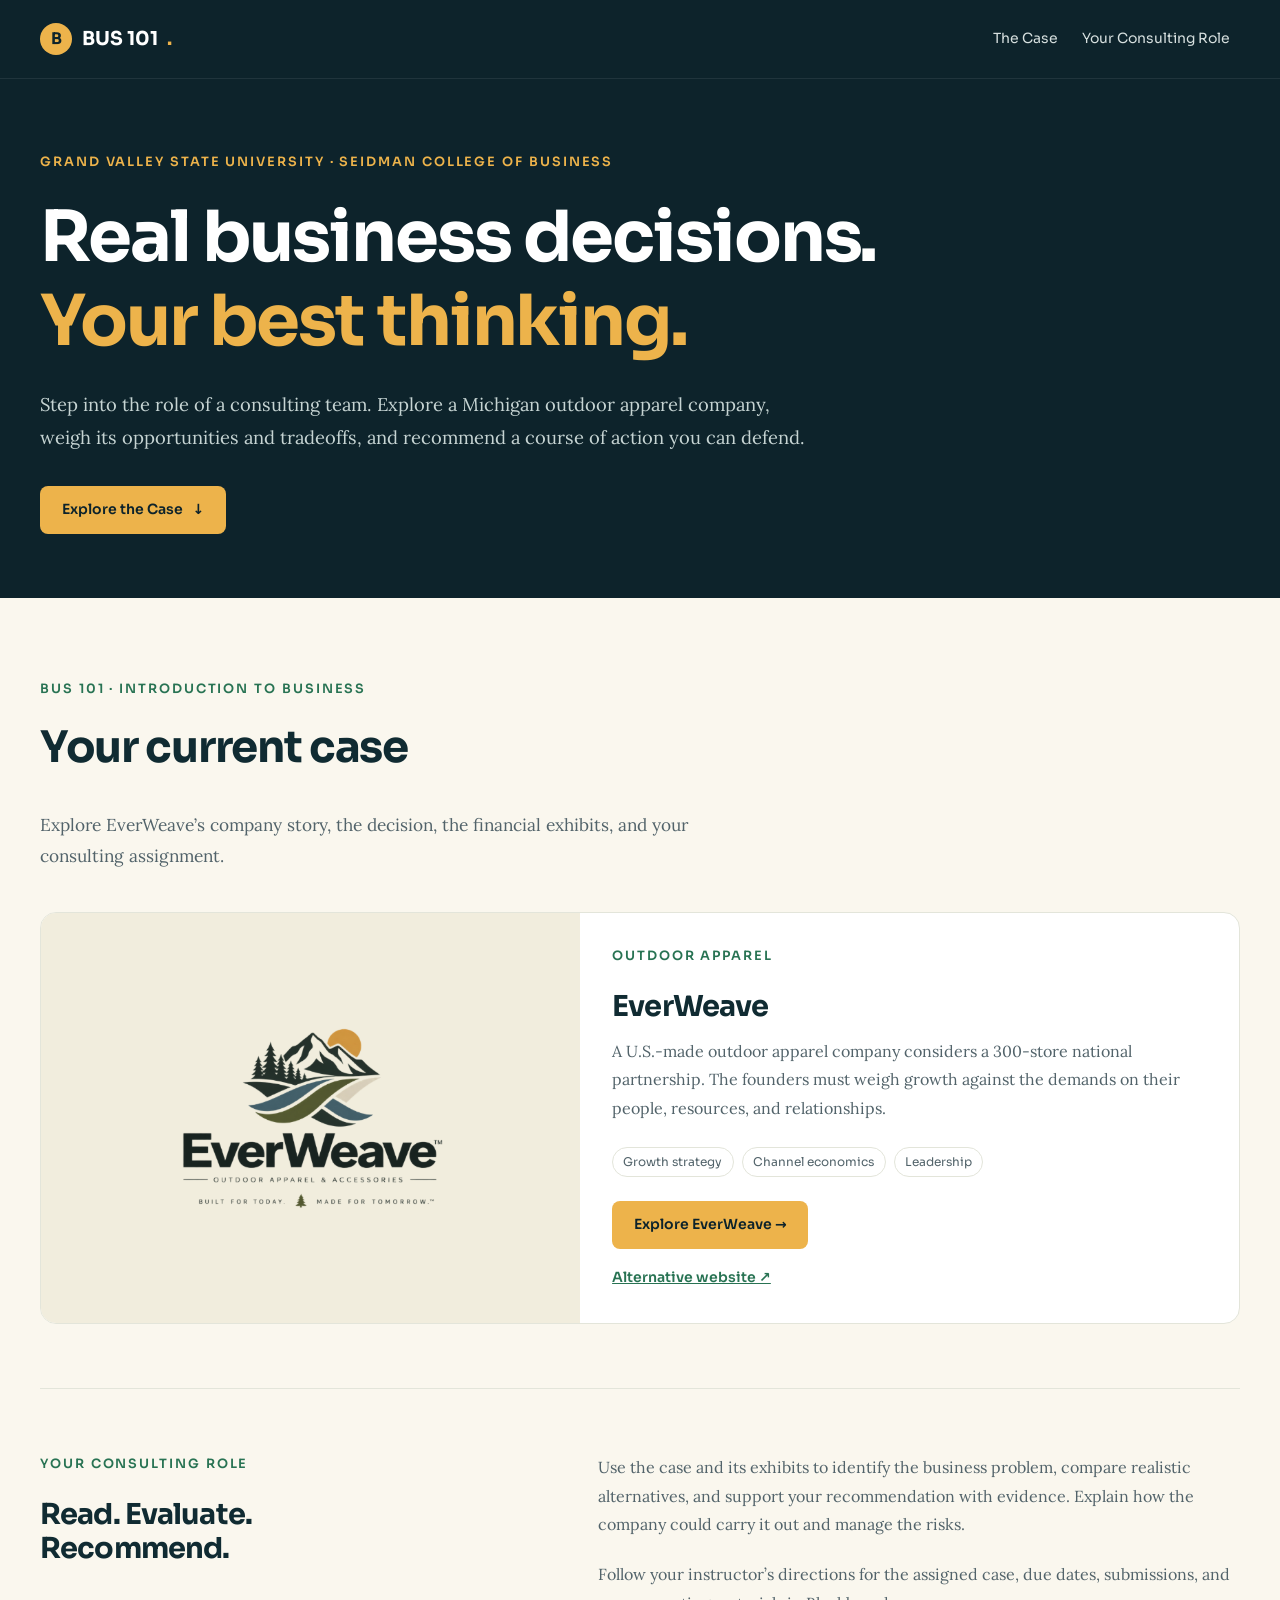
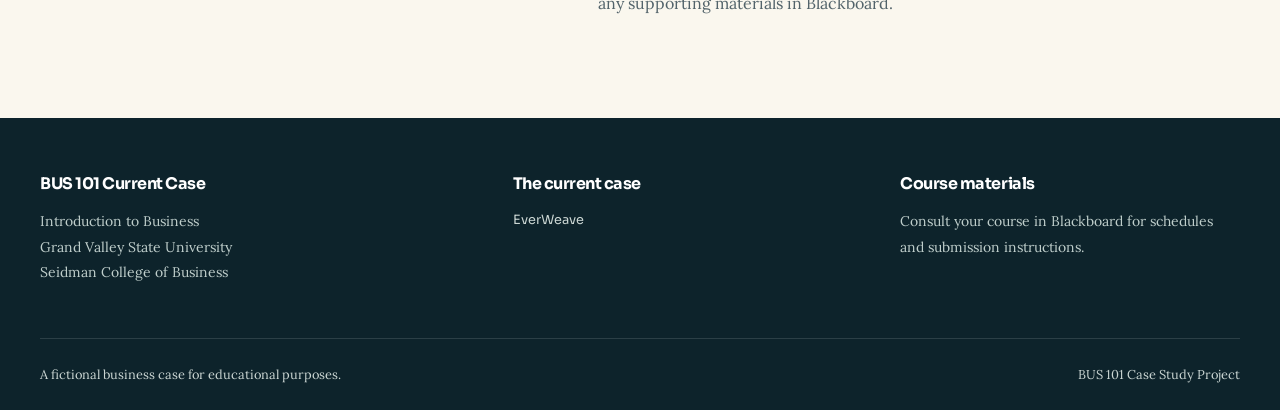
==== commit c046b94e: "Publish generated BUS 101 landing page" ====
--- a/index.html
+++ b/index.html
@@ -6,7 +6,7 @@
 <header class="header"><div class="container header-inner"><a class="brand" href="/" aria-label="BUS 101 current case home"><span class="brand-mark" aria-hidden="true">B</span>BUS 101<span>.</span></a><nav class="nav" aria-label="Main navigation" style="display:flex"><a href="#case">The Case</a><a href="#consulting">Your Consulting Role</a></nav></div></header>
 <main id="main"><section class="hero"><div class="container"><div class="hero-inner"><span class="eyebrow">Grand Valley State University · Seidman College of Business</span><h1>Real business decisions.<br><em>Your best thinking.</em></h1><p>Step into the role of a consulting team. Explore a Michigan outdoor apparel company, weigh its opportunities and tradeoffs, and recommend a course of action you can defend.</p><div class="actions"><a class="button" href="#case">Explore the Case <span aria-hidden="true">↓</span></a></div></div></div></section>
 <section class="section" id="case"><div class="container"><div class="section-heading"><span class="eyebrow">BUS 101 · Introduction to Business</span><h2>Your current case</h2><p>Explore EverWeave’s company story, the decision, the financial exhibits, and your consulting assignment.</p></div>
-<div class="case-grid"><article class="case-card"><div class="case-image logo"><img src="/assets/everweave-logo-0d8f1a7ea96b.png" width="435" height="405" alt="EverWeave Outdoor Apparel and Accessories"></div><div class="case-body"><span class="eyebrow">Outdoor Apparel</span><h3>EverWeave</h3><p>A U.S.-made outdoor apparel company considers a 300-store national partnership. The founders must weigh growth against the demands on their people, resources, and relationships.</p><div class="tags"><span class="tag">Growth strategy</span><span class="tag">Channel economics</span><span class="tag">Leadership</span></div><a class="button" href="https://gvbus101.github.io/everweave/">Explore EverWeave →</a><br><a class="platform-link" href="https://everweave-case.cnallenzhao.chatgpt.site">Open the ChatGPT website ↗</a></div></article></div>
+<div class="case-grid"><article class="case-card"><div class="case-image logo"><img src="/assets/everweave-logo-0d8f1a7ea96b.png" width="435" height="405" alt="EverWeave Outdoor Apparel and Accessories"></div><div class="case-body"><span class="eyebrow">Outdoor Apparel</span><h3>EverWeave</h3><p>A U.S.-made outdoor apparel company considers a 300-store national partnership. The founders must weigh growth against the demands on their people, resources, and relationships.</p><div class="tags"><span class="tag">Growth strategy</span><span class="tag">Channel economics</span><span class="tag">Leadership</span></div><a class="button" href="https://gvbus101.github.io/everweave/">Explore EverWeave →</a><br><a class="platform-link" href="https://everweave-case.cnallenzhao.chatgpt.site">Alternative website ↗</a></div></article></div>
 <div class="course-intro" id="consulting"><div><span class="eyebrow">Your Consulting Role</span><h2>Read. Evaluate.<br>Recommend.</h2></div><div><p>Use the case and its exhibits to identify the business problem, compare realistic alternatives, and support your recommendation with evidence. Explain how the company could carry it out and manage the risks.</p><p>Follow your instructor’s directions for the assigned case, due dates, submissions, and any supporting materials in Blackboard.</p></div></div></div></section></main>
 <footer class="footer"><div class="container"><div class="footer-grid"><div><h3>BUS 101 Current Case</h3><p>Introduction to Business<br>Grand Valley State University<br>Seidman College of Business</p></div><div><h3>The current case</h3><div class="footer-links"><a href="https://gvbus101.github.io/everweave/">EverWeave</a></div></div><div><h3>Course materials</h3><p>Consult your course in Blackboard for schedules and submission instructions.</p></div></div><div class="footer-bottom"><span>A fictional business case for educational purposes.</span><span>BUS 101 Case Study Project</span></div></div></footer>
 </body></html>
